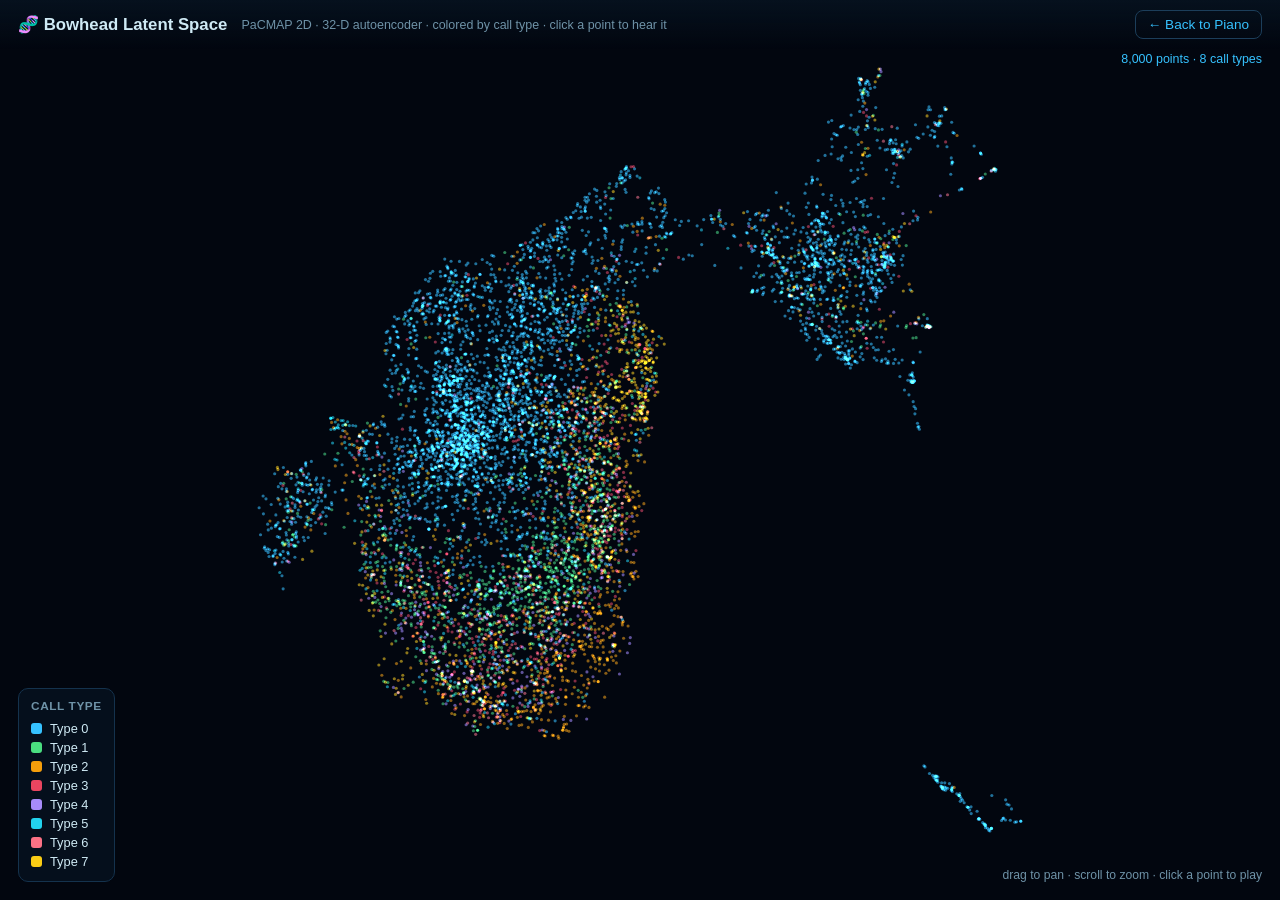
==== latent.html @ 25ca1150 "Add interactive Latent Space (PaCMAP) page linked to playback New "🧬 Latent Space" page on the piano" ====
<!DOCTYPE html>
<html lang="en">
<head>
  <meta charset="UTF-8"/>
  <meta name="viewport" content="width=device-width, initial-scale=1.0"/>
  <title>Bowhead Latent Space — PaCMAP</title>
  <style>
    *, *::before, *::after { box-sizing: border-box; margin: 0; padding: 0; }
    body { font-family: -apple-system, BlinkMacSystemFont, "Segoe UI", Roboto, sans-serif;
           background: #02060f; color: #cfeaf5; height: 100vh; overflow: hidden; }
    header { position: fixed; top: 0; left: 0; right: 0; z-index: 5;
             display: flex; align-items: center; gap: 14px; padding: 10px 18px;
             background: linear-gradient(180deg, rgba(6,18,31,0.95), rgba(6,18,31,0.0)); }
    header h1 { font-size: 1.05rem; font-weight: 700; }
    header .sub { font-size: 0.78rem; color: #6f93a8; }
    header .spacer { flex: 1; }
    a.back { color: #36c2ff; text-decoration: none; font-size: 0.85rem;
             border: 1px solid #1c3e5a; border-radius: 8px; padding: 6px 12px; }
    a.back:hover { background: #0e2336; }
    #c { display: block; width: 100vw; height: 100vh; cursor: grab; }
    #c:active { cursor: grabbing; }
    #legend { position: fixed; left: 18px; bottom: 18px; z-index: 5;
              background: rgba(6,18,31,0.85); border: 1px solid #14324d; border-radius: 10px;
              padding: 10px 12px; font-size: 0.8rem; max-width: 200px; }
    #legend h3 { font-size: 0.74rem; color: #6f93a8; text-transform: uppercase;
                 letter-spacing: 0.05em; margin-bottom: 6px; font-weight: 700; }
    .lg { display: flex; align-items: center; gap: 8px; padding: 2px 0; cursor: pointer; opacity: 1; }
    .lg.off { opacity: 0.3; }
    .lg .sw { width: 11px; height: 11px; border-radius: 3px; flex-shrink: 0; }
    #tip { position: fixed; z-index: 6; pointer-events: none; display: none;
           background: rgba(2,6,15,0.95); border: 1px solid #1c3e5a; border-radius: 7px;
           padding: 5px 9px; font-size: 0.78rem; color: #eafcff; white-space: nowrap; }
    #hint { position: fixed; right: 18px; bottom: 18px; z-index: 5; font-size: 0.76rem;
            color: #6f93a8; text-align: right; }
    #status { position: fixed; right: 18px; top: 52px; z-index: 5; font-size: 0.78rem; color: #36c2ff; }
  </style>
</head>
<body>
  <header>
    <h1>🧬 Bowhead Latent Space</h1>
    <span class="sub">PaCMAP 2D · 32-D autoencoder · colored by call type · click a point to hear it</span>
    <span class="spacer"></span>
    <a class="back" href="index.html">← Back to Piano</a>
  </header>

  <canvas id="c"></canvas>
  <div id="legend"><h3>Call type</h3></div>
  <div id="tip"></div>
  <div id="status"></div>
  <div id="hint">drag to pan · scroll to zoom · click a point to play</div>

  <script src="latent.js"></script>
</body>
</html>
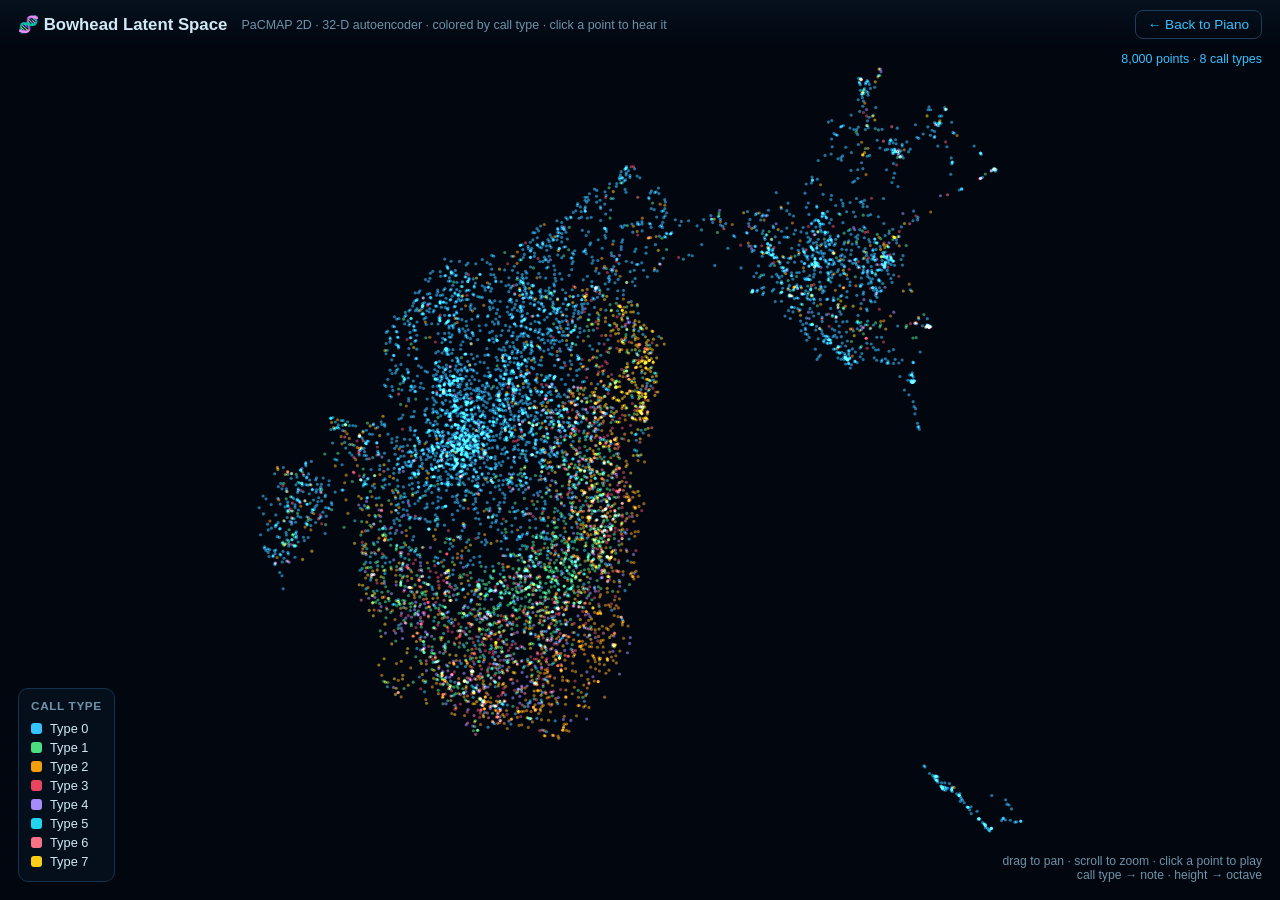
==== commit 93f9c09c: "Refine latent→sound mapping: call type → scale degree, height → octave Clicking a point now sonifies" ====
--- a/latent.html
+++ b/latent.html
@@ -47,7 +47,7 @@
   <div id="legend"><h3>Call type</h3></div>
   <div id="tip"></div>
   <div id="status"></div>
-  <div id="hint">drag to pan · scroll to zoom · click a point to play</div>
+  <div id="hint">drag to pan · scroll to zoom · click a point to play<br>call type → note · height → octave</div>
 
   <script src="latent.js"></script>
 </body>
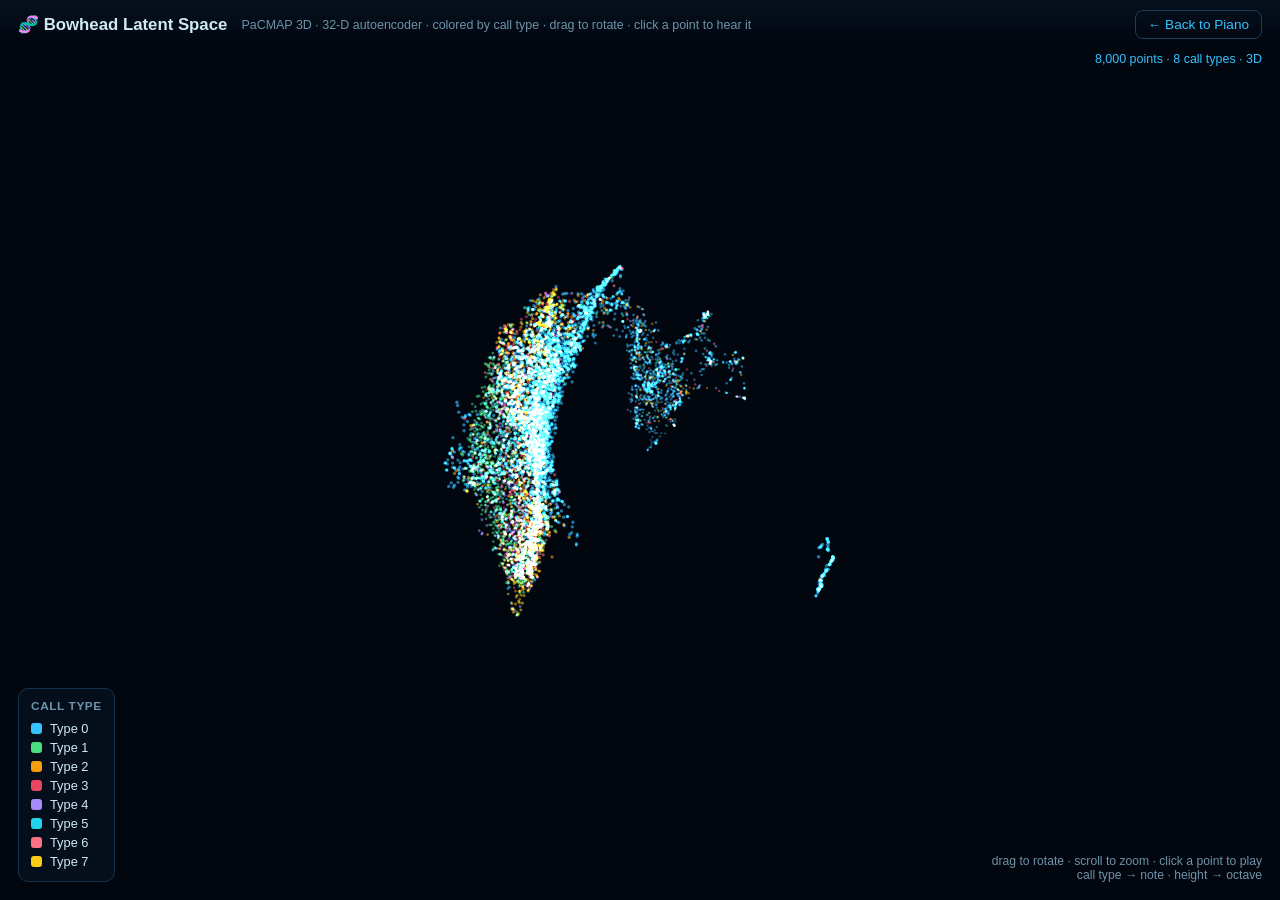
==== commit 9f04001c: "Make Latent Space rotatable: 3D PaCMAP orbit view Render the 3D PaCMAP embedding (was flat 2D) as an" ====
--- a/latent.html
+++ b/latent.html
@@ -38,7 +38,7 @@
 <body>
   <header>
     <h1>🧬 Bowhead Latent Space</h1>
-    <span class="sub">PaCMAP 2D · 32-D autoencoder · colored by call type · click a point to hear it</span>
+    <span class="sub">PaCMAP 3D · 32-D autoencoder · colored by call type · drag to rotate · click a point to hear it</span>
     <span class="spacer"></span>
     <a class="back" href="index.html">← Back to Piano</a>
   </header>
@@ -47,7 +47,7 @@
   <div id="legend"><h3>Call type</h3></div>
   <div id="tip"></div>
   <div id="status"></div>
-  <div id="hint">drag to pan · scroll to zoom · click a point to play<br>call type → note · height → octave</div>
+  <div id="hint">drag to rotate · scroll to zoom · click a point to play<br>call type → note · height → octave</div>
 
   <script src="latent.js"></script>
 </body>
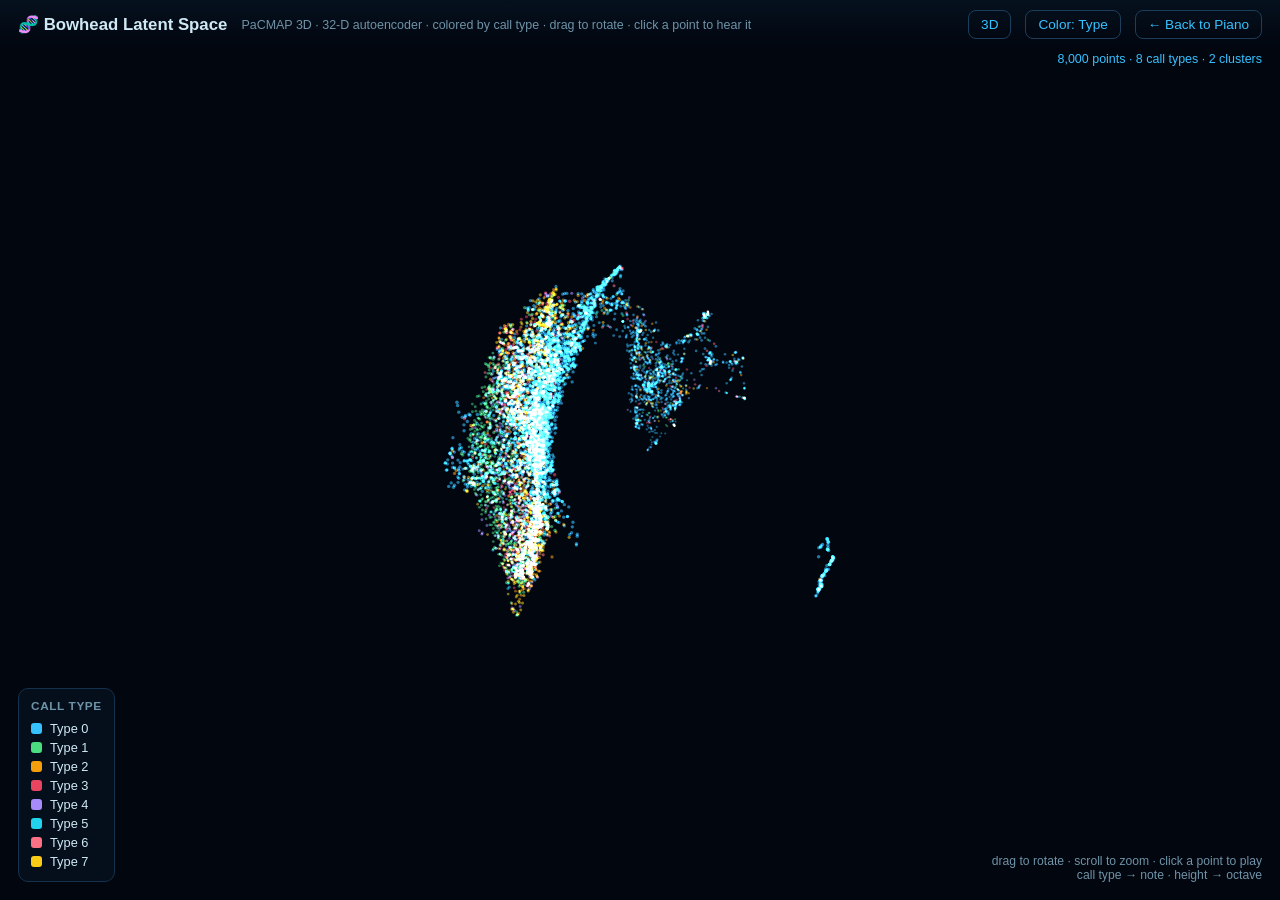
==== commit 7e73f502: "Latent: fix click→sound, add 2D/3D toggle, type/cluster color, inertia - Fix 'no sound': idle auto-s" ====
--- a/latent.html
+++ b/latent.html
@@ -14,9 +14,11 @@
     header h1 { font-size: 1.05rem; font-weight: 700; }
     header .sub { font-size: 0.78rem; color: #6f93a8; }
     header .spacer { flex: 1; }
-    a.back { color: #36c2ff; text-decoration: none; font-size: 0.85rem;
-             border: 1px solid #1c3e5a; border-radius: 8px; padding: 6px 12px; }
-    a.back:hover { background: #0e2336; }
+    a.back, .ctl { color: #36c2ff; text-decoration: none; font-size: 0.85rem;
+             border: 1px solid #1c3e5a; border-radius: 8px; padding: 6px 12px;
+             background: transparent; cursor: pointer; font-family: inherit; }
+    a.back:hover, .ctl:hover { background: #0e2336; }
+    .ctl.active { background: #0f3460; color: #eafcff; border-color: #36c2ff; }
     #c { display: block; width: 100vw; height: 100vh; cursor: grab; }
     #c:active { cursor: grabbing; }
     #legend { position: fixed; left: 18px; bottom: 18px; z-index: 5;
@@ -40,6 +42,8 @@
     <h1>🧬 Bowhead Latent Space</h1>
     <span class="sub">PaCMAP 3D · 32-D autoencoder · colored by call type · drag to rotate · click a point to hear it</span>
     <span class="spacer"></span>
+    <button id="dim-toggle" class="ctl" title="Toggle 2D / 3D">3D</button>
+    <button id="color-toggle" class="ctl" title="Color by call type or cluster">Color: Type</button>
     <a class="back" href="index.html">← Back to Piano</a>
   </header>
 
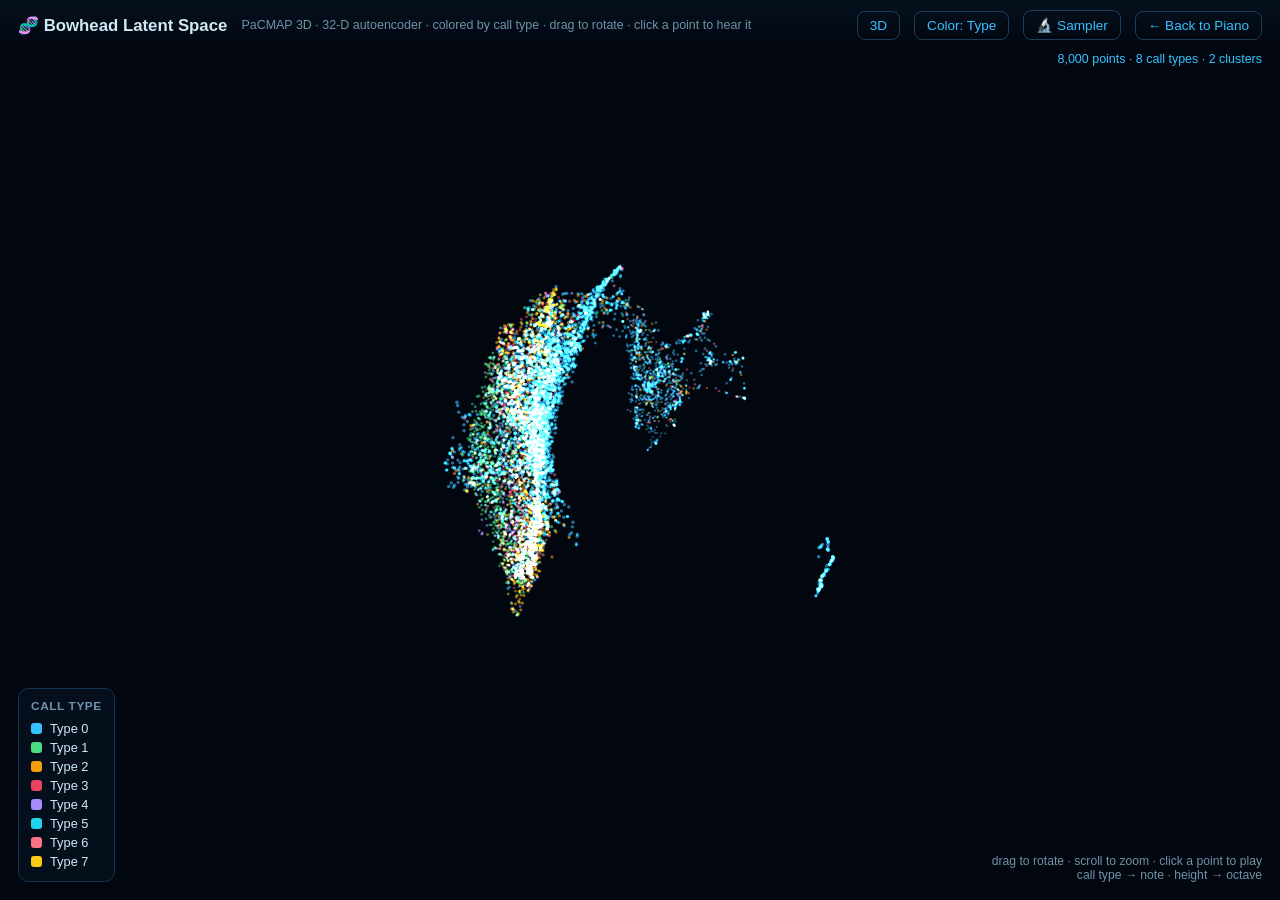
==== commit e0ff6580: "Add Spectrogram Sampler mode to Latent Space New 🔬 Sampler toggle: in that mode, clicking any point " ====
--- a/latent.html
+++ b/latent.html
@@ -35,6 +35,25 @@
     #hint { position: fixed; right: 18px; bottom: 18px; z-index: 5; font-size: 0.76rem;
             color: #6f93a8; text-align: right; }
     #status { position: fixed; right: 18px; top: 52px; z-index: 5; font-size: 0.78rem; color: #36c2ff; }
+
+    #sampler-panel {
+      position: fixed; top: 64px; right: 16px; z-index: 7; width: 340px; max-width: 86vw;
+      background: rgba(6,18,31,0.96); border: 1px solid #1c3e5a; border-radius: 12px;
+      padding: 12px 14px; display: none; box-shadow: 0 16px 50px rgba(0,0,0,0.5);
+    }
+    #sampler-panel.open { display: block; }
+    .sp-head { display: flex; align-items: center; gap: 10px; }
+    .sp-type { font-weight: 700; font-size: 0.95rem; color: #eafcff; flex: 1; }
+    .viz-ibtn { background: #0e2336; color: #cfeaf5; border: 1px solid #1c3e5a; border-radius: 8px;
+                width: 30px; height: 28px; cursor: pointer; }
+    .viz-ibtn:hover { background: #154062; }
+    .sp-imgs { display: flex; gap: 10px; margin: 10px 0; }
+    .sp-imgs figure { flex: 1; }
+    .sp-imgs img { width: 100%; border-radius: 6px; display: block; background: #02060f; image-rendering: pixelated; }
+    .sp-imgs figcaption { font-size: 0.68rem; color: #6f93a8; margin-top: 4px; text-align: center; }
+    .sp-desc { font-size: 0.82rem; color: #cfeaf5; margin-top: 6px; }
+    .sp-src { font-size: 0.7rem; color: #5b7e92; margin-top: 6px; }
+    .sp-cite { font-size: 0.68rem; color: #5b7e92; margin-top: 8px; font-style: italic; border-top: 1px solid #14324d; padding-top: 6px; }
   </style>
 </head>
 <body>
@@ -44,8 +63,24 @@
     <span class="spacer"></span>
     <button id="dim-toggle" class="ctl" title="Toggle 2D / 3D">3D</button>
     <button id="color-toggle" class="ctl" title="Color by call type or cluster">Color: Type</button>
+    <button id="sampler-toggle" class="ctl" title="Spectrogram sampler: click a point to inspect it">🔬 Sampler</button>
     <a class="back" href="index.html">← Back to Piano</a>
   </header>
+
+  <!-- Spectrogram sampler inspection panel -->
+  <div id="sampler-panel">
+    <div class="sp-head">
+      <span id="sp-type" class="sp-type">—</span>
+      <button id="sp-close" class="viz-ibtn" title="Close">✕</button>
+    </div>
+    <div class="sp-imgs">
+      <figure><img id="sp-input" alt="input spectrogram"><figcaption>Input spectrogram (SNR)</figcaption></figure>
+      <figure><img id="sp-output" alt="reconstruction"><figcaption>Autoencoder reconstruction (example)</figcaption></figure>
+    </div>
+    <p id="sp-desc" class="sp-desc"></p>
+    <p id="sp-src" class="sp-src"></p>
+    <p id="sp-cite" class="sp-cite"></p>
+  </div>
 
   <canvas id="c"></canvas>
   <div id="legend"><h3>Call type</h3></div>
